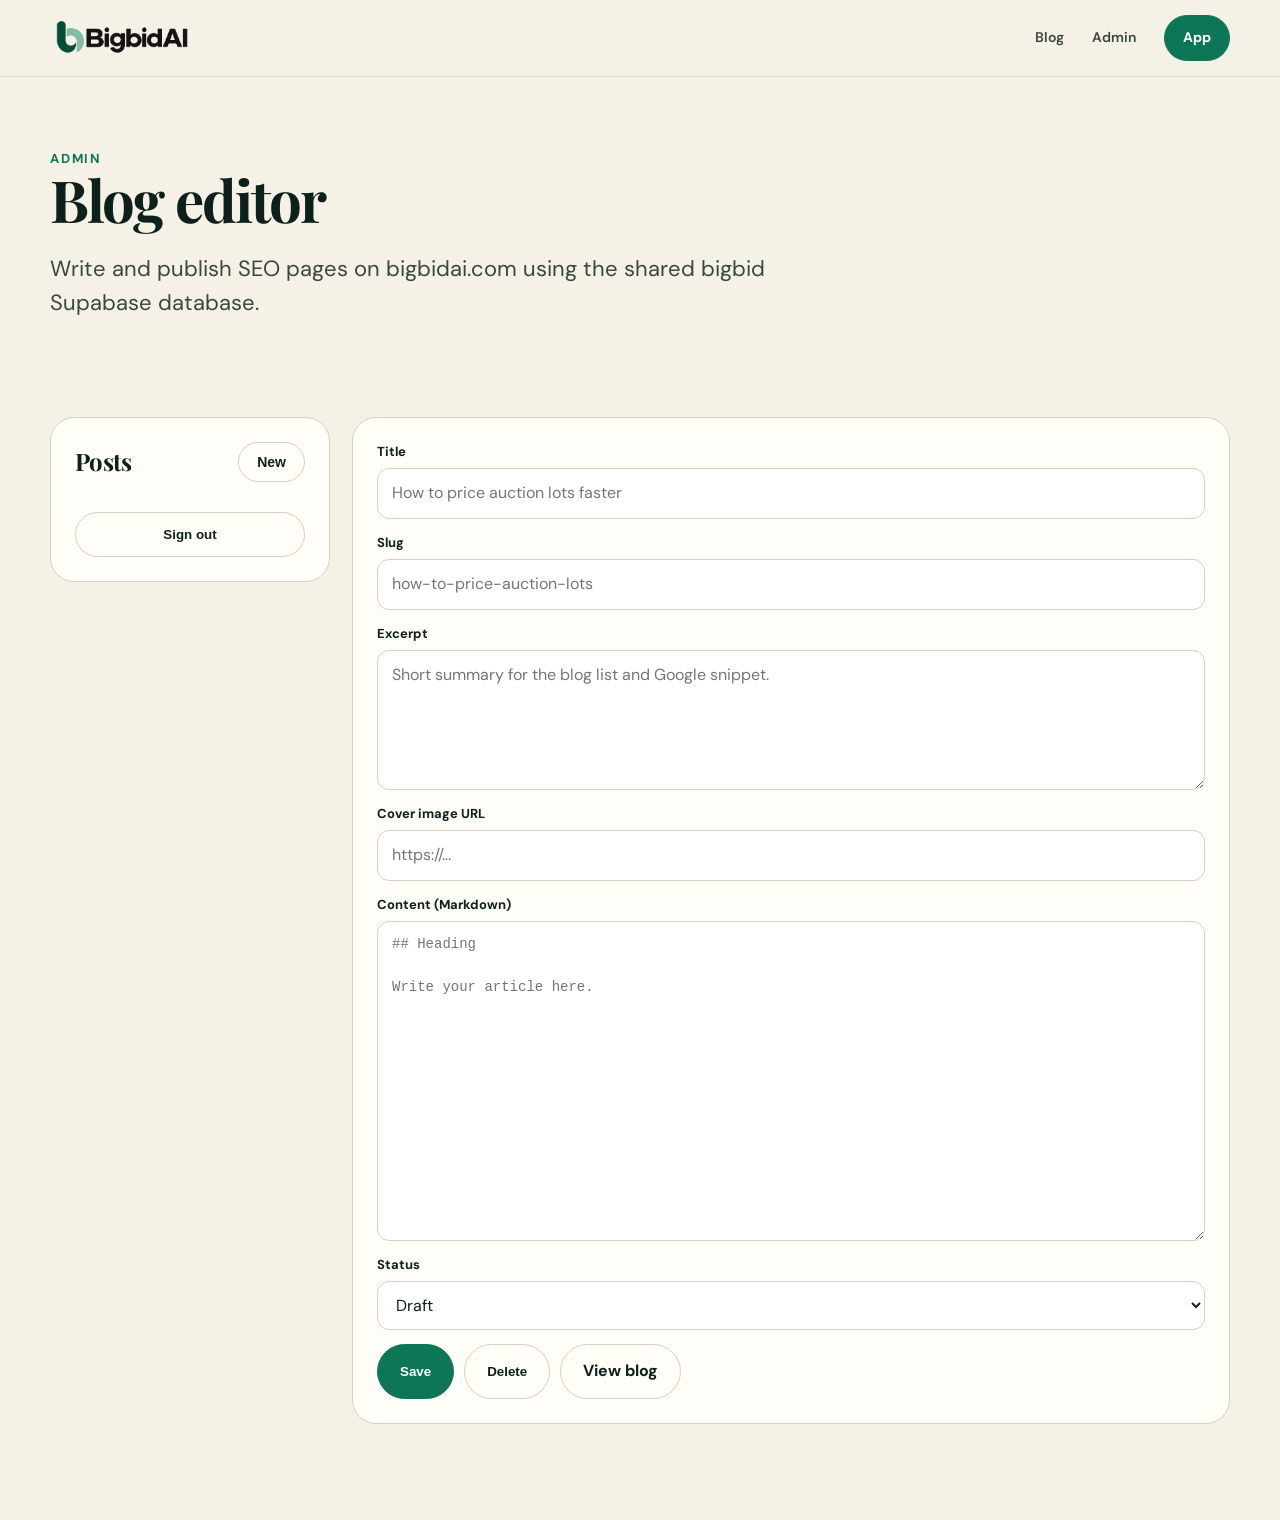
==== admin.html @ 4eff9ebc "Add admin-managed blog on shared Supabase with SEO pages Publish posts from /admin into /blog and /b" ====
<!doctype html>
<html lang="en">
<head>
  <meta charset="utf-8" />
  <meta name="viewport" content="width=device-width, initial-scale=1" />
  <title>Blog Admin | bigbid AI</title>
  <meta name="robots" content="noindex, nofollow" />
  <link rel="canonical" href="https://bigbidai.com/admin" />
  <link rel="icon" href="/assets/favicon.svg" type="image/svg+xml" />
  <link rel="preconnect" href="https://fonts.googleapis.com">
  <link rel="preconnect" href="https://fonts.gstatic.com" crossorigin>
  <link href="https://fonts.googleapis.com/css2?family=DM+Sans:wght@400;500;600;700&family=Playfair+Display:wght@700;800&display=swap" rel="stylesheet">
  <link rel="stylesheet" href="/styles.css" />
</head>
<body>
  <header class="nav">
    <div class="wrap navin">
      <a class="brand" href="/"><img src="/assets/logo.png?v=2" width="180" height="60" alt="BigbidAI"></a>
      <nav class="links" aria-label="Primary">
        <a href="/blog">Blog</a>
        <a href="/admin" aria-current="page">Admin</a>
        <a class="btn primary small" href="https://my.bigbidai.com/">App</a>
      </nav>
    </div>
  </header>

  <main>
    <section class="page-hero">
      <div class="wrap">
        <div class="eyebrow">Admin</div>
        <h1>Blog editor</h1>
        <p class="lead">Write and publish SEO pages on bigbidai.com using the shared bigbid Supabase database.</p>
      </div>
    </section>

    <section class="section" style="padding-top:0">
      <div class="wrap admin-shell">
        <div id="admin-status" class="form-status" role="status"></div>

        <div id="login-panel" class="admin-panel" hidden>
          <h2>Sign in</h2>
          <p class="muted">Use the same account as my.bigbidai.com. Your profile must have <code>is_admin = true</code>.</p>
          <form id="login-form">
            <div class="form-field">
              <label for="email">Email</label>
              <input id="email" name="email" type="email" required autocomplete="username">
            </div>
            <div class="form-field">
              <label for="password">Password</label>
              <input id="password" name="password" type="password" required autocomplete="current-password">
            </div>
            <button class="btn primary" type="submit">Sign in</button>
          </form>
        </div>

        <div id="editor-panel" class="admin-layout" hidden>
          <aside class="admin-panel">
            <div class="admin-aside-head">
              <h2>Posts</h2>
              <button class="btn small" type="button" id="new-post-btn">New</button>
            </div>
            <div id="posts-list" class="admin-posts"></div>
            <button class="btn" type="button" id="sign-out-btn" style="width:100%;margin-top:18px">Sign out</button>
          </aside>

          <div class="admin-panel">
            <form id="post-form">
              <input type="hidden" id="post-id" name="id">
              <div class="form-field">
                <label for="title">Title</label>
                <input id="title" name="title" type="text" required maxlength="180" placeholder="How to price auction lots faster">
              </div>
              <div class="form-field">
                <label for="slug">Slug</label>
                <input id="slug" name="slug" type="text" required maxlength="180" placeholder="how-to-price-auction-lots">
              </div>
              <div class="form-field">
                <label for="excerpt">Excerpt</label>
                <textarea id="excerpt" name="excerpt" maxlength="400" placeholder="Short summary for the blog list and Google snippet."></textarea>
              </div>
              <div class="form-field">
                <label for="cover_image_url">Cover image URL</label>
                <input id="cover_image_url" name="cover_image_url" type="url" maxlength="500" placeholder="https://...">
              </div>
              <div class="form-field">
                <label for="content">Content (Markdown)</label>
                <textarea id="content" name="content" required placeholder="## Heading&#10;&#10;Write your article here."></textarea>
              </div>
              <div class="form-field">
                <label for="status">Status</label>
                <select id="status" name="status">
                  <option value="draft">Draft</option>
                  <option value="published">Published</option>
                </select>
              </div>
              <div class="admin-actions">
                <button class="btn primary" type="submit">Save</button>
                <button class="btn" type="button" id="delete-post-btn">Delete</button>
                <a class="btn" id="view-post-link" href="/blog" target="_blank" rel="noopener">View blog</a>
              </div>
            </form>
          </div>
        </div>
      </div>
    </section>
  </main>

  <script type="module" src="/admin.js"></script>
</body>
</html>
---- styles.css ----
:root{
      --ink:#0d201b;--green:#0c7656;--green2:#095f47;--cream:#f6f1e6;--paper:#fffdf8;--line:#d9cfbd;--muted:#6f766f;--soft:#e8f1ec;--gold:#c3a36f;
      --shadow:0 18px 50px rgba(23,37,31,.10);--radius:24px;
    }
    *{box-sizing:border-box}html{scroll-behavior:smooth}body{margin:0;background:var(--cream);color:var(--ink);font-family:"DM Sans",system-ui,-apple-system,sans-serif;line-height:1.55}
    a{text-decoration:none;color:inherit}.wrap{width:min(1180px,calc(100% - 40px));margin:auto}.section{padding:96px 0}.eyebrow{font-size:13px;text-transform:uppercase;letter-spacing:.14em;font-weight:700;color:var(--green)}
    h1,h2,h3{margin:0;line-height:1.05}h1,h2{font-family:"Playfair Display",serif}h1{font-size:clamp(48px,7vw,84px);letter-spacing:-.035em}h2{font-size:clamp(38px,5vw,62px);letter-spacing:-.025em}h3{font-size:22px}.lead{font-size:clamp(18px,2vw,22px);color:#39483f;max-width:760px}.muted{color:var(--muted)}
    .btn{display:inline-flex;align-items:center;justify-content:center;gap:10px;border-radius:999px;padding:14px 22px;font-weight:700;border:1px solid var(--line);background:var(--paper);color:var(--ink);transition:.2s}.btn:hover{transform:translateY(-1px);box-shadow:0 8px 24px rgba(13,32,27,.08)}.btn.primary{background:var(--green);color:#fff;border-color:var(--green)}.btn.primary:hover{background:var(--green2)}.btn.small{padding:11px 18px;font-size:14px}.btn.ghost{background:transparent}
    .nav{position:sticky;top:0;z-index:50;background:rgba(246,241,230,.88);backdrop-filter:blur(14px);border-bottom:1px solid rgba(217,207,189,.7)}.navin{height:76px;display:flex;align-items:center;justify-content:space-between}.brand{display:inline-flex;align-items:center;line-height:0}.brand img{display:block;height:48px;width:auto}.brand span{color:var(--green)}.links{display:flex;gap:28px;align-items:center;font-size:14px;font-weight:600}.links a:not(.btn){color:#36483f}.menu{display:none}
    .hero{padding:70px 0 78px}.hero-grid{display:grid;grid-template-columns:1.02fr .98fr;gap:44px;align-items:center}.hero-copy p{margin:24px 0}.cta-row{display:flex;gap:12px;flex-wrap:wrap}.micro{font-size:13px;color:var(--muted);margin-top:12px}.audience{margin-top:28px;display:flex;flex-wrap:wrap;gap:9px}.chip{border:1px solid var(--line);background:rgba(255,253,248,.55);padding:8px 12px;border-radius:999px;font-size:13px;font-weight:600}
    .hero-visual{position:relative;min-height:480px}.phone{position:absolute;left:0;top:48px;width:40%;background:rgba(255,253,248,.92);border:1px solid var(--line);border-radius:28px;padding:14px;box-shadow:var(--shadow);transform:rotate(-2deg);overflow:hidden}.phone:before{content:"PRODUCT PHOTO";display:block;font-size:11px;font-weight:800;letter-spacing:.12em;color:var(--green);margin:2px 2px 10px}.phone img{width:100%;aspect-ratio:1/0.7;display:block;border-radius:18px;object-fit:contain;object-position:center;background:#fff}.ai-card{position:absolute;right:0;top:70px;width:62%;background:var(--paper);border:1px solid var(--line);border-radius:28px;padding:24px;box-shadow:var(--shadow)}.ai-top{display:flex;justify-content:space-between;align-items:center;margin-bottom:18px}.status{font-size:12px;font-weight:700;color:var(--green);background:var(--soft);padding:7px 10px;border-radius:999px}.field{padding:13px 0;border-bottom:1px solid #eee7da}.field:last-child{border:0}.field small{display:block;color:var(--muted);font-size:11px;text-transform:uppercase;letter-spacing:.09em;margin-bottom:4px}.field strong{font-size:14px}.result-grid{display:grid;grid-template-columns:1fr 1fr;gap:10px;margin-top:14px}.stat{background:#f1efe8;border-radius:14px;padding:12px}.stat b{display:block;font-size:20px}.float-tag{position:absolute;background:#0d201b;color:white;padding:10px 14px;border-radius:999px;font-size:12px;font-weight:700;box-shadow:var(--shadow)}.tag1{right:18px;bottom:70px}.tag2{left:95px;bottom:5px;background:var(--green)}
    .trust{border-top:1px solid var(--line);border-bottom:1px solid var(--line);background:rgba(255,253,248,.35)}.trust-in{padding:20px 0;display:grid;grid-template-columns:repeat(4,1fr);gap:12px;text-align:center;font-size:14px;font-weight:700}.trust-in span{color:var(--green)}
    .problem-grid{display:grid;grid-template-columns:1fr 1fr;gap:24px;margin-top:40px}.panel{background:var(--paper);border:1px solid var(--line);border-radius:var(--radius);padding:28px}.panel.bad{background:#f0e8dd}.steps-mini{display:grid;gap:10px;margin-top:18px}.steps-mini div{display:flex;gap:12px;align-items:center}.num{width:29px;height:29px;border-radius:50%;display:grid;place-items:center;background:var(--ink);color:#fff;font-size:12px;font-weight:700;flex:0 0 auto}.good .num{background:var(--green)}
    .how{background:var(--ink);color:white}.how .eyebrow{color:#93d6be}.how .lead{color:#cfd8d3}.step-grid{display:grid;grid-template-columns:repeat(4,1fr);gap:16px;margin-top:42px}.step{border:1px solid rgba(255,255,255,.16);padding:24px;border-radius:22px;background:rgba(255,255,255,.04)}.step .n{font-family:"Playfair Display";font-size:42px;color:#8fd2b9}.step p{color:#cfd8d3;font-size:14px}.how .btn{margin-top:32px}
    .features{display:grid;grid-template-columns:repeat(3,1fr);gap:16px;margin-top:40px}.feature{padding:24px;border:1px solid var(--line);border-radius:20px;background:rgba(255,253,248,.65)}.ico{width:42px;height:42px;border-radius:12px;background:var(--soft);display:grid;place-items:center;margin-bottom:16px;font-weight:800;color:var(--green)}.feature p{font-size:14px;color:#59655e;margin-bottom:0}
    .continuous{display:grid;grid-template-columns:.9fr 1.1fr;gap:36px;align-items:center}.queue-card{background:var(--paper);border:1px solid var(--line);border-radius:28px;padding:14px;box-shadow:var(--shadow)}.queue-card img{width:100%;display:block;border-radius:18px}.flow{display:flex;gap:8px;flex-wrap:wrap;margin:24px 0}.flow span{padding:9px 12px;border-radius:10px;background:var(--soft);font-size:13px;font-weight:700}.flow i{font-style:normal;color:var(--green);align-self:center}
    .usecases{background:#efe8dc}.case-grid{display:grid;grid-template-columns:repeat(3,1fr);gap:16px;margin-top:40px}.case{background:var(--paper);border:1px solid var(--line);border-radius:20px;padding:24px}.case strong{display:block;font-size:19px;margin-bottom:8px}.case p{font-size:14px;color:#59655e}
    .showcase-grid{display:grid;grid-template-columns:repeat(3,1fr);gap:18px;margin-top:42px}.shot{background:var(--paper);border:1px solid var(--line);border-radius:24px;padding:14px;overflow:hidden}.shot img{width:100%;display:block;border-radius:16px;max-height:460px;object-fit:cover;object-position:top}.shot h3{font-size:18px;margin:16px 8px 4px}.shot p{font-size:13px;color:var(--muted);margin:0 8px 10px}
    .pricing{background:#0f241d;color:white}.pricing .lead{color:#d2ddd8}.pricing-head{text-align:center;margin-bottom:8px}.pricing-sub{margin:16px 0 0;font-size:clamp(18px,2vw,22px);color:#d2ddd8;font-weight:500}.price-grid{display:grid;grid-template-columns:repeat(4,1fr);gap:16px;margin-top:42px;align-items:stretch}.price{position:relative;padding:26px;border:1px solid rgba(255,255,255,.17);border-radius:24px;background:rgba(255,255,255,.055);display:flex;flex-direction:column}.price.pop{background:white;color:var(--ink)}.ribbon{position:absolute;right:18px;top:16px;background:var(--green);color:#fff;border-radius:999px;padding:6px 9px;font-size:10px;font-weight:800;text-transform:uppercase;letter-spacing:.08em}.price h3{font-size:18px}.amount{font-family:"Playfair Display";font-size:42px;font-weight:800;margin:12px 0 2px}.amount small{font-family:"DM Sans";font-size:13px;font-weight:600}.price > p{margin:0 0 8px}.price-includes{margin:0 0 8px;font-size:15px;font-weight:500;color:#d2ddd8}.price.pop .price-includes{color:#39483f}.price ul{padding:0;margin:12px 0 0;list-style:none;display:grid;gap:10px;font-size:13px;flex:1;align-content:start}.price li:before{content:"✓";margin-right:8px;color:#7bc8ac;font-weight:800}.price.pop li:before{color:var(--green)}.price .btn{width:100%;margin-top:24px}
    .testimonials{display:grid;grid-template-columns:repeat(3,1fr);gap:18px;margin-top:40px}.quote{background:var(--paper);border:1px solid var(--line);border-radius:22px;padding:24px}.quote p{font-size:17px}.quote small{color:var(--muted)}.quote em{font-style:normal;color:#a07f52;font-size:12px;font-weight:700;letter-spacing:.04em;text-transform:uppercase}
    .faq{display:grid;grid-template-columns:.75fr 1.25fr;gap:44px}.faq-list{display:grid;gap:10px}.faq-item{border:1px solid var(--line);background:var(--paper);border-radius:16px;overflow:hidden}.faq-q{width:100%;text-align:left;border:0;background:transparent;padding:18px 20px;font:inherit;font-weight:700;cursor:pointer;display:flex;justify-content:space-between}.faq-a{display:none;padding:0 20px 18px;color:#5c675f;font-size:14px}.faq-item.open .faq-a{display:block}.faq-item.open .faq-q span{transform:rotate(45deg)}
    .final{padding:94px 0}.finalbox{background:linear-gradient(135deg,var(--green),#0c5c47);color:#fff;border-radius:34px;padding:56px;display:grid;grid-template-columns:1fr auto;gap:28px;align-items:center}.finalbox p{color:#d8eee6;max-width:650px}.finalbox .btn{background:#fff;color:var(--ink);border-color:#fff}
    footer{border-top:1px solid var(--line);padding:28px 0 38px}.foot{display:flex;justify-content:space-between;gap:30px;align-items:center}.foot .brand img{height:36px}.footlinks{display:flex;gap:18px;flex-wrap:wrap;font-size:13px;color:#657068}
    @media(max-width:980px){.links a:not(.btn){display:none}.hero-grid,.continuous,.faq{grid-template-columns:1fr}.hero-visual{min-height:500px}.step-grid,.price-grid{grid-template-columns:repeat(2,1fr)}.features,.case-grid,.showcase-grid,.testimonials{grid-template-columns:repeat(2,1fr)}.trust-in{grid-template-columns:repeat(2,1fr)}.finalbox{grid-template-columns:1fr}.price.pop{transform:none}}
    @media(max-width:650px){.wrap{width:min(100% - 24px,1180px)}.section{padding:72px 0}.hero{padding-top:42px}.links{gap:10px}.links .btn.small{padding:10px 14px}.brand img{height:38px}.hero-visual{min-height:420px}.phone{width:46%;top:40px}.ai-card{width:72%;top:120px;padding:18px}.tag1{right:0;bottom:45px}.tag2{left:25px;bottom:0}.problem-grid,.step-grid,.features,.case-grid,.showcase-grid,.price-grid,.testimonials{grid-template-columns:1fr}.trust-in{grid-template-columns:1fr 1fr;font-size:12px}.finalbox{padding:34px 24px}.foot{align-items:flex-start;flex-direction:column}.amount{font-size:36px}}

.page-hero{padding:72px 0 28px}
.page-hero h1{font-size:clamp(40px,5vw,58px)}
.legal{max-width:820px}
.legal h2{font-size:28px;margin:36px 0 12px}
.legal p,.legal li{color:#39483f;font-size:16px}
.legal ul{padding-left:1.2em;display:grid;gap:8px}
.legal .updated{font-size:13px;color:var(--muted);margin-top:10px}
.contact-grid{display:grid;grid-template-columns:1fr 1.15fr;gap:28px;margin-top:36px;align-items:start}
.contact-card,.contact-form{background:var(--paper);border:1px solid var(--line);border-radius:24px;padding:28px}
.contact-card a.mail{color:var(--green);font-weight:700;word-break:break-all}
.form-field{display:grid;gap:6px;margin-bottom:14px}
.form-field label{font-size:13px;font-weight:700}
.form-field input,.form-field textarea,.form-field select{width:100%;border:1px solid var(--line);border-radius:12px;padding:12px 14px;font:inherit;background:#fff;color:var(--ink)}
.form-field textarea{min-height:140px;resize:vertical}
.form-status{margin-top:12px;font-size:14px;min-height:1.2em}
.form-status.ok{color:var(--green)}
.form-status.err{color:#a33}
.hp{position:absolute;left:-9999px;opacity:0;height:0;width:0;overflow:hidden}
@media(max-width:980px){.contact-grid{grid-template-columns:1fr}.links a:not(.btn){display:none}}

.legal a{color:var(--green);font-weight:600;text-decoration:underline;text-underline-offset:2px}

.legal h3{font-size:18px;margin:24px 0 10px}

.blog-grid{display:grid;grid-template-columns:repeat(2,1fr);gap:22px;margin-top:12px}
.blog-card{background:var(--paper);border:1px solid var(--line);border-radius:24px;overflow:hidden;transition:.2s}
.blog-card:hover{transform:translateY(-2px);box-shadow:0 12px 28px rgba(13,32,27,.08)}
.blog-card-link{display:block;color:inherit;height:100%}
.blog-card-image{display:block;width:100%;aspect-ratio:16/9;object-fit:cover;background:#e7e1d4}
.blog-card-body{padding:22px 24px 26px}
.blog-card-body h2{font-size:28px;margin:8px 0 12px;line-height:1.15}
.blog-card-body p{color:#39483f;font-size:15px;margin:0}
.blog-meta{font-size:13px;font-weight:700;color:var(--muted);letter-spacing:.02em}
.blog-read{display:inline-block;margin-top:16px;font-size:14px;font-weight:700;color:var(--green)}
.blog-empty{padding:28px;border:1px dashed var(--line);border-radius:24px;background:rgba(255,255,255,.45)}
.blog-article-head{max-width:820px}
.blog-article-wrap{max-width:820px}
.blog-cover{width:100%;border-radius:24px;margin-bottom:28px;aspect-ratio:16/9;object-fit:cover;border:1px solid var(--line)}
.blog-prose{display:grid;gap:16px;color:#39483f;font-size:17px;line-height:1.7}
.blog-prose h2,.blog-prose h3{color:var(--ink);margin-top:12px;line-height:1.2}
.blog-prose h2{font-size:32px}
.blog-prose h3{font-size:24px}
.blog-prose a{color:var(--green);font-weight:600;text-decoration:underline;text-underline-offset:2px}
.blog-prose ul,.blog-prose ol{padding-left:1.2em;display:grid;gap:8px}
.blog-prose code{font-size:.92em;background:rgba(12,118,86,.08);padding:.1em .35em;border-radius:6px}
.blog-prose hr{border:0;border-top:1px solid var(--line);margin:12px 0}
.blog-article-footer{display:flex;flex-wrap:wrap;gap:12px;margin-top:36px;padding-top:28px;border-top:1px solid var(--line)}
.admin-shell{display:grid;gap:18px}
.admin-layout{display:grid;grid-template-columns:280px 1fr;gap:22px;align-items:start}
.admin-panel{background:var(--paper);border:1px solid var(--line);border-radius:24px;padding:24px}
.admin-panel h2{font-size:24px;margin:0 0 14px}
.admin-aside-head{display:flex;align-items:center;justify-content:space-between;gap:12px;margin-bottom:12px}
.admin-aside-head h2{margin:0}
.admin-posts{display:grid;gap:8px;max-height:60vh;overflow:auto}
.admin-post-item{display:grid;gap:4px;text-align:left;width:100%;border:1px solid var(--line);background:#fff;border-radius:14px;padding:12px 14px;cursor:pointer;font:inherit}
.admin-post-item:hover{border-color:rgba(12,118,86,.45)}
.admin-post-item strong{font-size:14px;line-height:1.3}
.admin-post-item span{font-size:12px;color:var(--muted)}
.admin-actions{display:flex;flex-wrap:wrap;gap:10px;margin-top:8px}
#content{min-height:320px;font-family:ui-monospace,SFMono-Regular,Menlo,Consolas,monospace;font-size:14px;line-height:1.55}
@media(max-width:980px){.blog-grid,.admin-layout{grid-template-columns:1fr}}
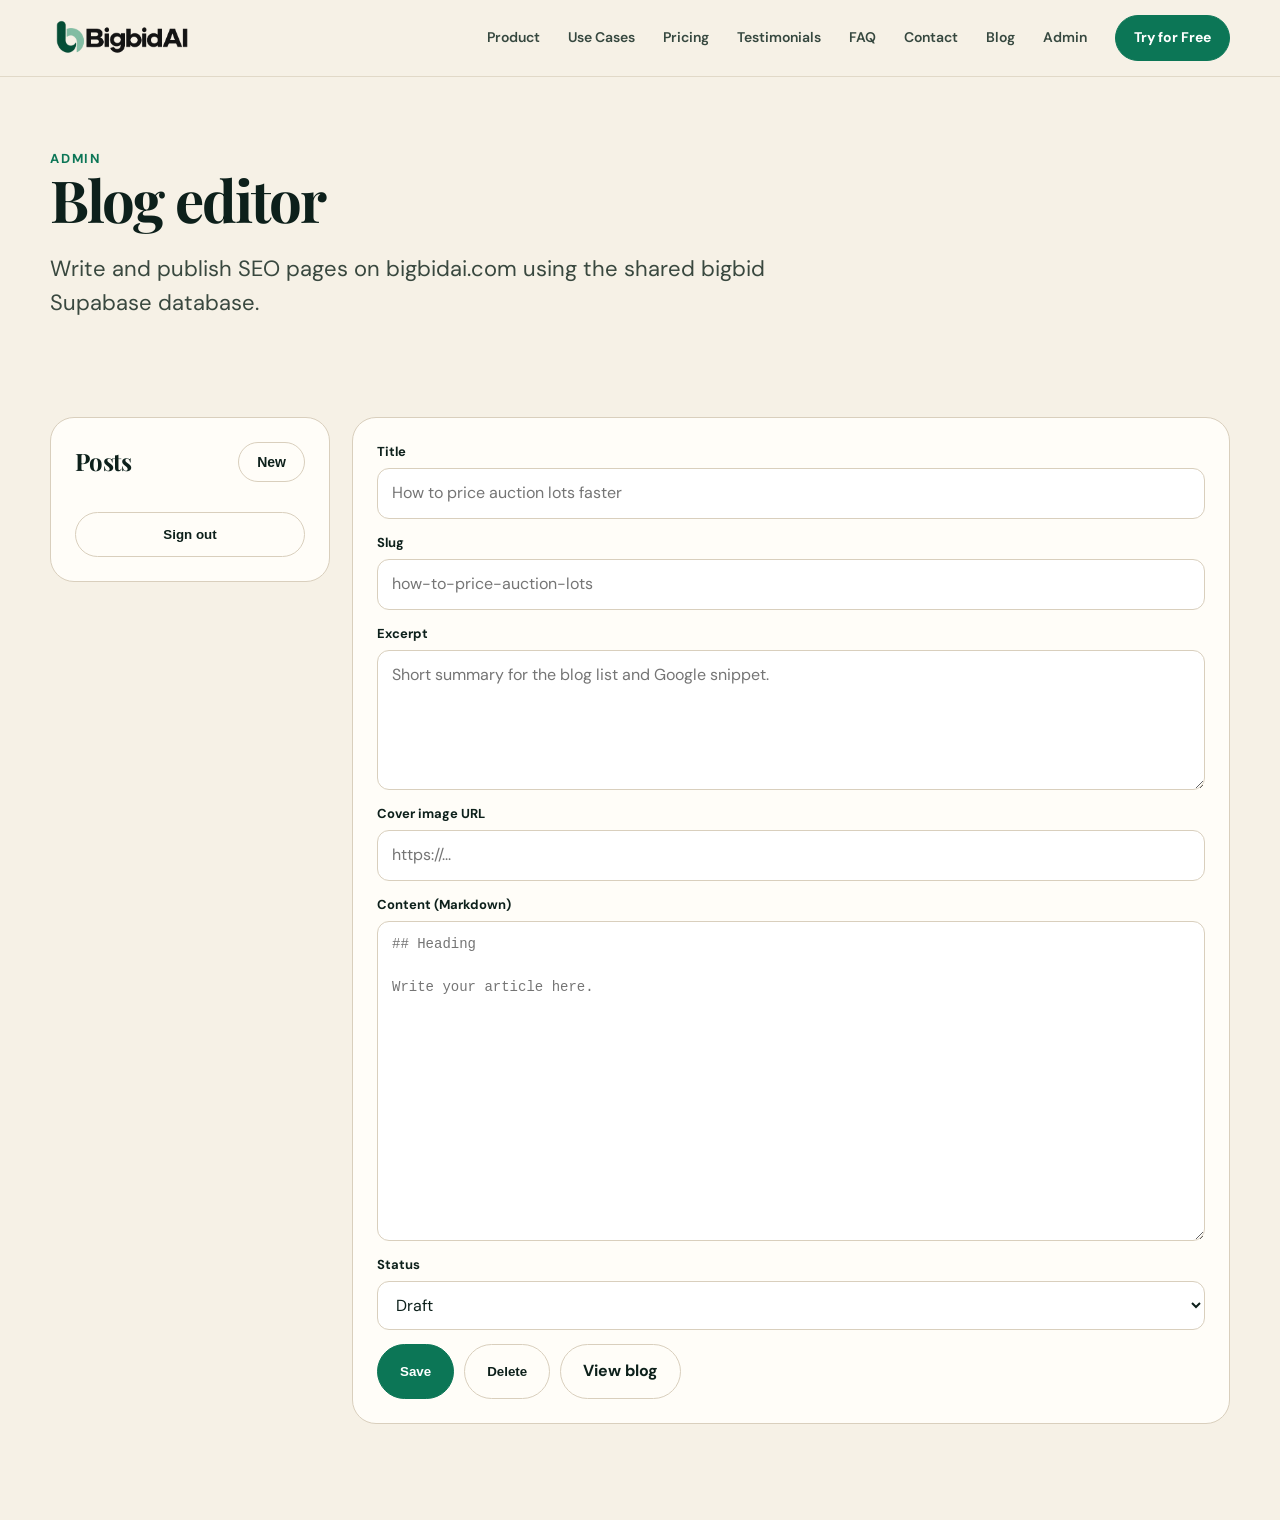
==== commit 78ac3278: "Show hamburger and Try for Free on blog and all site pages Share nav-menu.js across landing, blog, c" ====
--- a/admin.html
+++ b/admin.html
@@ -16,10 +16,22 @@
   <header class="nav">
     <div class="wrap navin">
       <a class="brand" href="/"><img src="/assets/logo.png?v=2" width="180" height="60" alt="BigbidAI"></a>
-      <nav class="links" aria-label="Primary">
+      <div class="nav-actions">
+        <a class="btn primary small nav-cta" href="https://my.bigbidai.com/">Try for Free</a>
+        <button class="menu-toggle" type="button" aria-label="Open menu" aria-expanded="false" aria-controls="primary-menu">
+          <span class="menu-toggle-bars" aria-hidden="true"></span>
+        </button>
+      </div>
+      <nav class="links" id="primary-menu" aria-label="Primary">
+        <a href="/#product">Product</a>
+        <a href="/#usecases">Use Cases</a>
+        <a href="/#pricing">Pricing</a>
+        <a href="/#testimonials">Testimonials</a>
+        <a href="/#faq">FAQ</a>
+        <a href="/contact">Contact</a>
         <a href="/blog">Blog</a>
         <a href="/admin" aria-current="page">Admin</a>
-        <a class="btn primary small" href="https://my.bigbidai.com/">App</a>
+        <a class="btn primary small links-cta" href="https://my.bigbidai.com/">Try for Free</a>
       </nav>
     </div>
   </header>
--- a/styles.css
+++ b/styles.css
@@ -6,7 +6,8 @@
     a{text-decoration:none;color:inherit}.wrap{width:min(1180px,calc(100% - 40px));margin:auto}.section{padding:96px 0}.eyebrow{font-size:13px;text-transform:uppercase;letter-spacing:.14em;font-weight:700;color:var(--green)}
     h1,h2,h3{margin:0;line-height:1.05}h1,h2{font-family:"Playfair Display",serif}h1{font-size:clamp(48px,7vw,84px);letter-spacing:-.035em}h2{font-size:clamp(38px,5vw,62px);letter-spacing:-.025em}h3{font-size:22px}.lead{font-size:clamp(18px,2vw,22px);color:#39483f;max-width:760px}.muted{color:var(--muted)}
     .btn{display:inline-flex;align-items:center;justify-content:center;gap:10px;border-radius:999px;padding:14px 22px;font-weight:700;border:1px solid var(--line);background:var(--paper);color:var(--ink);transition:.2s}.btn:hover{transform:translateY(-1px);box-shadow:0 8px 24px rgba(13,32,27,.08)}.btn.primary{background:var(--green);color:#fff;border-color:var(--green)}.btn.primary:hover{background:var(--green2)}.btn.small{padding:11px 18px;font-size:14px}.btn.ghost{background:transparent}
-    .nav{position:sticky;top:0;z-index:50;background:rgba(246,241,230,.88);backdrop-filter:blur(14px);border-bottom:1px solid rgba(217,207,189,.7)}.navin{height:76px;display:flex;align-items:center;justify-content:space-between}.brand{display:inline-flex;align-items:center;line-height:0}.brand img{display:block;height:48px;width:auto}.brand span{color:var(--green)}.links{display:flex;gap:28px;align-items:center;font-size:14px;font-weight:600}.links a:not(.btn){color:#36483f}.menu{display:none}
+    .nav{position:sticky;top:0;z-index:50;background:rgba(246,241,230,.88);backdrop-filter:blur(14px);border-bottom:1px solid rgba(217,207,189,.7)}.navin{position:relative;height:76px;display:flex;align-items:center;justify-content:space-between;gap:16px}.brand{display:inline-flex;align-items:center;line-height:0}.brand img{display:block;height:48px;width:auto}.brand span{color:var(--green)}.nav-actions{display:none;align-items:center;gap:10px;margin-left:auto}.menu-toggle{display:none;width:44px;height:44px;border:1px solid var(--line);border-radius:12px;background:var(--paper);align-items:center;justify-content:center;cursor:pointer;padding:0}.menu-toggle-bars,.menu-toggle-bars:before,.menu-toggle-bars:after{display:block;width:18px;height:2px;background:var(--ink);border-radius:2px;transition:.2s}.menu-toggle-bars{position:relative}.menu-toggle-bars:before,.menu-toggle-bars:after{content:"";position:absolute;left:0}.menu-toggle-bars:before{top:-6px}.menu-toggle-bars:after{top:6px}.nav.is-open .menu-toggle-bars{background:transparent}.nav.is-open .menu-toggle-bars:before{top:0;transform:rotate(45deg)}.nav.is-open .menu-toggle-bars:after{top:0;transform:rotate(-45deg)}.links{display:flex;gap:28px;align-items:center;font-size:14px;font-weight:600}.links a:not(.btn){color:#36483f}.menu{display:none}
+    #product,#usecases,#pricing,#testimonials,#faq,#top{scroll-margin-top:88px}
     .hero{padding:70px 0 78px}.hero-grid{display:grid;grid-template-columns:1.02fr .98fr;gap:44px;align-items:center}.hero-copy p{margin:24px 0}.cta-row{display:flex;gap:12px;flex-wrap:wrap}.micro{font-size:13px;color:var(--muted);margin-top:12px}.audience{margin-top:28px;display:flex;flex-wrap:wrap;gap:9px}.chip{border:1px solid var(--line);background:rgba(255,253,248,.55);padding:8px 12px;border-radius:999px;font-size:13px;font-weight:600}
     .hero-visual{position:relative;min-height:480px}.phone{position:absolute;left:0;top:48px;width:40%;background:rgba(255,253,248,.92);border:1px solid var(--line);border-radius:28px;padding:14px;box-shadow:var(--shadow);transform:rotate(-2deg);overflow:hidden}.phone:before{content:"PRODUCT PHOTO";display:block;font-size:11px;font-weight:800;letter-spacing:.12em;color:var(--green);margin:2px 2px 10px}.phone img{width:100%;aspect-ratio:1/0.7;display:block;border-radius:18px;object-fit:contain;object-position:center;background:#fff}.ai-card{position:absolute;right:0;top:70px;width:62%;background:var(--paper);border:1px solid var(--line);border-radius:28px;padding:24px;box-shadow:var(--shadow)}.ai-top{display:flex;justify-content:space-between;align-items:center;margin-bottom:18px}.status{font-size:12px;font-weight:700;color:var(--green);background:var(--soft);padding:7px 10px;border-radius:999px}.field{padding:13px 0;border-bottom:1px solid #eee7da}.field:last-child{border:0}.field small{display:block;color:var(--muted);font-size:11px;text-transform:uppercase;letter-spacing:.09em;margin-bottom:4px}.field strong{font-size:14px}.result-grid{display:grid;grid-template-columns:1fr 1fr;gap:10px;margin-top:14px}.stat{background:#f1efe8;border-radius:14px;padding:12px}.stat b{display:block;font-size:20px}.float-tag{position:absolute;background:#0d201b;color:white;padding:10px 14px;border-radius:999px;font-size:12px;font-weight:700;box-shadow:var(--shadow)}.tag1{right:18px;bottom:70px}.tag2{left:95px;bottom:5px;background:var(--green)}
     .trust{border-top:1px solid var(--line);border-bottom:1px solid var(--line);background:rgba(255,253,248,.35)}.trust-in{padding:20px 0;display:grid;grid-template-columns:repeat(4,1fr);gap:12px;text-align:center;font-size:14px;font-weight:700}.trust-in span{color:var(--green)}
@@ -21,8 +22,18 @@
     .faq{display:grid;grid-template-columns:.75fr 1.25fr;gap:44px}.faq-list{display:grid;gap:10px}.faq-item{border:1px solid var(--line);background:var(--paper);border-radius:16px;overflow:hidden}.faq-q{width:100%;text-align:left;border:0;background:transparent;padding:18px 20px;font:inherit;font-weight:700;cursor:pointer;display:flex;justify-content:space-between}.faq-a{display:none;padding:0 20px 18px;color:#5c675f;font-size:14px}.faq-item.open .faq-a{display:block}.faq-item.open .faq-q span{transform:rotate(45deg)}
     .final{padding:94px 0}.finalbox{background:linear-gradient(135deg,var(--green),#0c5c47);color:#fff;border-radius:34px;padding:56px;display:grid;grid-template-columns:1fr auto;gap:28px;align-items:center}.finalbox p{color:#d8eee6;max-width:650px}.finalbox .btn{background:#fff;color:var(--ink);border-color:#fff}
     footer{border-top:1px solid var(--line);padding:28px 0 38px}.foot{display:flex;justify-content:space-between;gap:30px;align-items:center}.foot .brand img{height:36px}.footlinks{display:flex;gap:18px;flex-wrap:wrap;font-size:13px;color:#657068}
-    @media(max-width:980px){.links a:not(.btn){display:none}.hero-grid,.continuous,.faq{grid-template-columns:1fr}.hero-visual{min-height:500px}.step-grid,.price-grid{grid-template-columns:repeat(2,1fr)}.features,.case-grid,.showcase-grid,.testimonials{grid-template-columns:repeat(2,1fr)}.trust-in{grid-template-columns:repeat(2,1fr)}.finalbox{grid-template-columns:1fr}.price.pop{transform:none}}
-    @media(max-width:650px){.wrap{width:min(100% - 24px,1180px)}.section{padding:72px 0}.hero{padding-top:42px}.links{gap:10px}.links .btn.small{padding:10px 14px}.brand img{height:38px}.hero-visual{min-height:420px}.phone{width:46%;top:40px}.ai-card{width:72%;top:120px;padding:18px}.tag1{right:0;bottom:45px}.tag2{left:25px;bottom:0}.problem-grid,.step-grid,.features,.case-grid,.showcase-grid,.price-grid,.testimonials{grid-template-columns:1fr}.trust-in{grid-template-columns:1fr 1fr;font-size:12px}.finalbox{padding:34px 24px}.foot{align-items:flex-start;flex-direction:column}.amount{font-size:36px}}
+    @media(max-width:980px){
+      .nav-actions{display:flex}
+      .menu-toggle{display:inline-flex}
+      .links{display:none;position:absolute;top:calc(100% + 1px);left:0;right:0;flex-direction:column;align-items:stretch;gap:0;padding:12px;background:rgba(246,241,230,.98);border:1px solid var(--line);border-radius:18px;box-shadow:var(--shadow);z-index:60}
+      .nav.is-open .links{display:flex}
+      .links a:not(.btn){display:block;padding:14px 16px;border-radius:12px}
+      .links a:not(.btn):hover{background:rgba(12,118,86,.08)}
+      .links-cta{display:none}
+      body.menu-open{overflow:hidden}
+      .hero-grid,.continuous,.faq{grid-template-columns:1fr}.hero-visual{min-height:500px}.step-grid,.price-grid{grid-template-columns:repeat(2,1fr)}.features,.case-grid,.showcase-grid,.testimonials{grid-template-columns:repeat(2,1fr)}.trust-in{grid-template-columns:repeat(2,1fr)}.finalbox{grid-template-columns:1fr}.price.pop{transform:none}
+    }
+    @media(max-width:650px){.wrap{width:min(100% - 24px,1180px)}.section{padding:72px 0}.hero{padding-top:42px}.links .btn.small{padding:12px 18px}.brand img{height:38px}.hero-visual{min-height:420px}.phone{width:46%;top:40px}.ai-card{width:72%;top:120px;padding:18px}.tag1{right:0;bottom:45px}.tag2{left:25px;bottom:0}.problem-grid,.step-grid,.features,.case-grid,.showcase-grid,.price-grid,.testimonials{grid-template-columns:1fr}.trust-in{grid-template-columns:1fr 1fr;font-size:12px}.finalbox{padding:34px 24px}.foot{align-items:flex-start;flex-direction:column}.amount{font-size:36px}}
 
 .page-hero{padding:72px 0 28px}
 .page-hero h1{font-size:clamp(40px,5vw,58px)}
@@ -42,7 +53,7 @@
 .form-status.ok{color:var(--green)}
 .form-status.err{color:#a33}
 .hp{position:absolute;left:-9999px;opacity:0;height:0;width:0;overflow:hidden}
-@media(max-width:980px){.contact-grid{grid-template-columns:1fr}.links a:not(.btn){display:none}}
+@media(max-width:980px){.contact-grid{grid-template-columns:1fr}}
 
 .legal a{color:var(--green);font-weight:600;text-decoration:underline;text-underline-offset:2px}
 
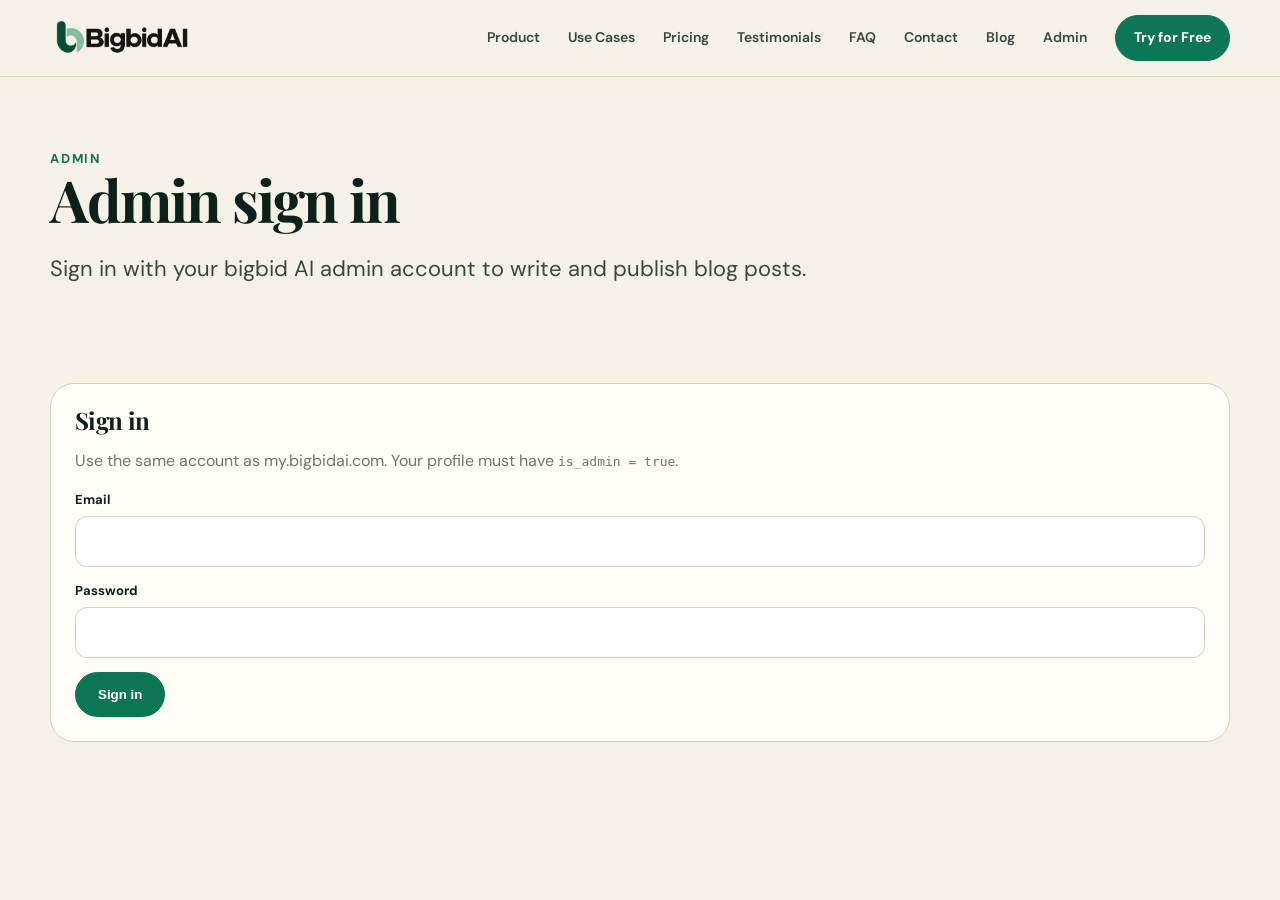
==== commit 1987efb4: "Show admin blog editor only after successful login Keep the writing UI hidden until an admin session" ====
--- a/admin.html
+++ b/admin.html
@@ -40,8 +40,8 @@
     <section class="page-hero">
       <div class="wrap">
         <div class="eyebrow">Admin</div>
-        <h1>Blog editor</h1>
-        <p class="lead">Write and publish SEO pages on bigbidai.com using the shared bigbid Supabase database.</p>
+        <h1 id="admin-heading">Admin sign in</h1>
+        <p class="lead" id="admin-lead">Sign in with your bigbid AI admin account to write and publish blog posts.</p>
       </div>
     </section>
 
@@ -49,7 +49,7 @@
       <div class="wrap admin-shell">
         <div id="admin-status" class="form-status" role="status"></div>
 
-        <div id="login-panel" class="admin-panel" hidden>
+        <div id="login-panel" class="admin-panel">
           <h2>Sign in</h2>
           <p class="muted">Use the same account as my.bigbidai.com. Your profile must have <code>is_admin = true</code>.</p>
           <form id="login-form">
@@ -118,5 +118,6 @@
   </main>
 
   <script type="module" src="/admin.js"></script>
+  <script type="module" src="/nav-menu.js"></script>
 </body>
 </html>
--- a/styles.css
+++ b/styles.css
@@ -84,6 +84,7 @@
 .blog-article-footer{display:flex;flex-wrap:wrap;gap:12px;margin-top:36px;padding-top:28px;border-top:1px solid var(--line)}
 .admin-shell{display:grid;gap:18px}
 .admin-layout{display:grid;grid-template-columns:280px 1fr;gap:22px;align-items:start}
+.admin-layout[hidden],.admin-panel[hidden],#login-panel[hidden],#editor-panel[hidden]{display:none!important}
 .admin-panel{background:var(--paper);border:1px solid var(--line);border-radius:24px;padding:24px}
 .admin-panel h2{font-size:24px;margin:0 0 14px}
 .admin-aside-head{display:flex;align-items:center;justify-content:space-between;gap:12px;margin-bottom:12px}
